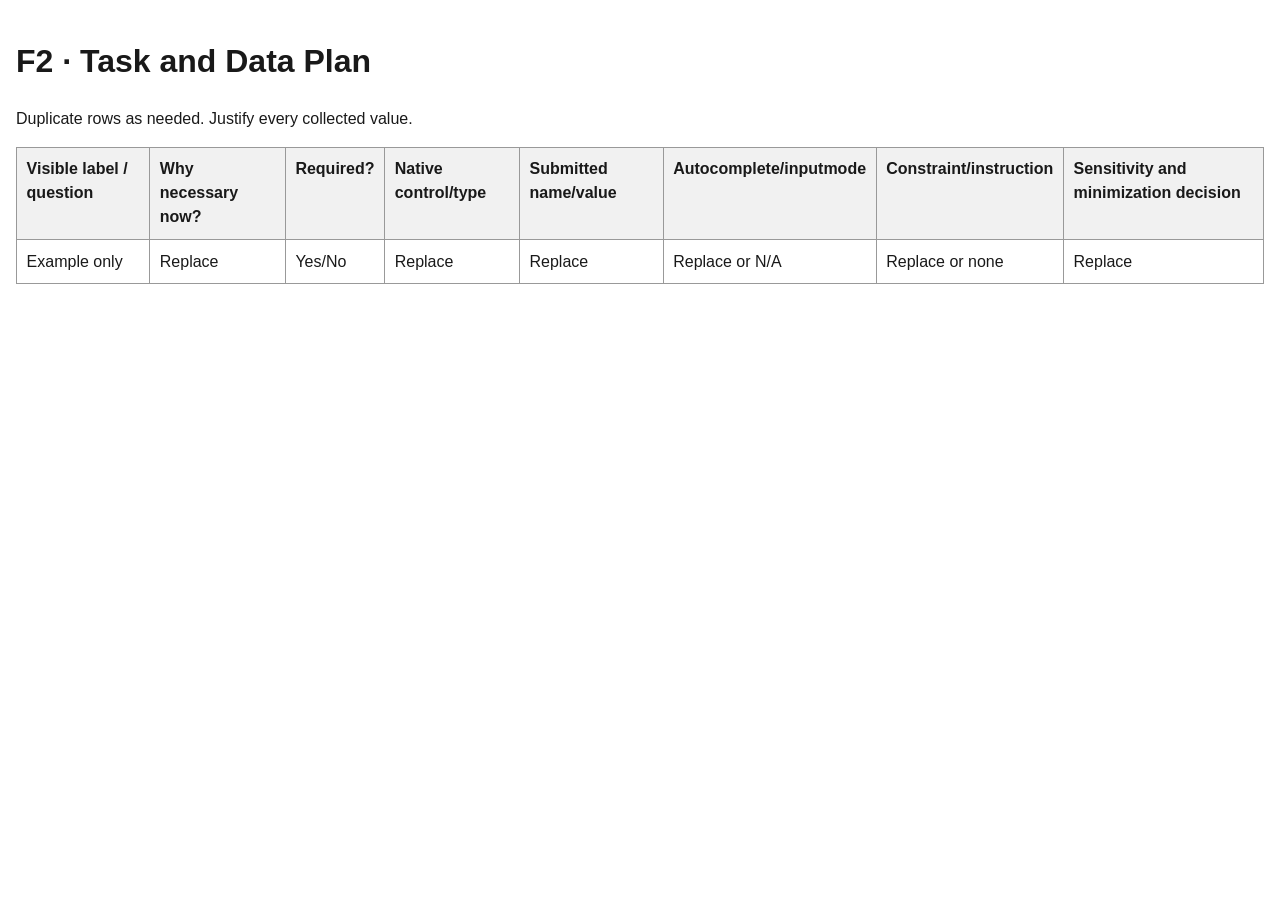
==== field-inventory-template.html @ 8dedcb6c "Starter files" ====
<!doctype html>
<html lang="en">
    <head>
        <meta charset="utf-8">
        <meta name="viewport" content="width=device-width,initial-scale=1">
        <title>Field Inventory</title>
        <style>
        body{
            font-family:Arial,sans-serif;
            line-height:1.5;
            max-width:80rem;
            margin:auto;
            padding:1rem;
            color:#191919;
        }
        table{
            width:100%;
            border-collapse:collapse;
        }
        th,td{
            padding:.6rem;
            border:1px solid #999;
            text-align:left;
            vertical-align:top;
        }
        th{
            background:#f1f1f1;
        }
        </style>
        </head>
        <body>
            <h1>F2 · Task and Data Plan</h1>
            <p>Duplicate rows as needed. Justify every collected value.</p>
            <table>
                <thead>
                    <tr>
                        <th>Visible label / question</th>
                        <th>Why necessary now?</th>
                        <th>Required?</th>
                        <th>Native control/type</th>
                        <th>Submitted name/value</th>
                        <th>Autocomplete/inputmode</th>
                        <th>Constraint/instruction</th>
                        <th>Sensitivity and minimization decision</th>
                    </tr>
                </thead>
                <tbody>
                    <tr>
                        <td>Example only</td>
                        <td>Replace</td>
                        <td>Yes/No</td>
                        <td>Replace</td>
                        <td>Replace</td>
                        <td>Replace or N/A</td>
                        <td>Replace or none</td>
                        <td>Replace</td>
                    </tr>
                </tbody>
            </table>
        </body>
        </html>
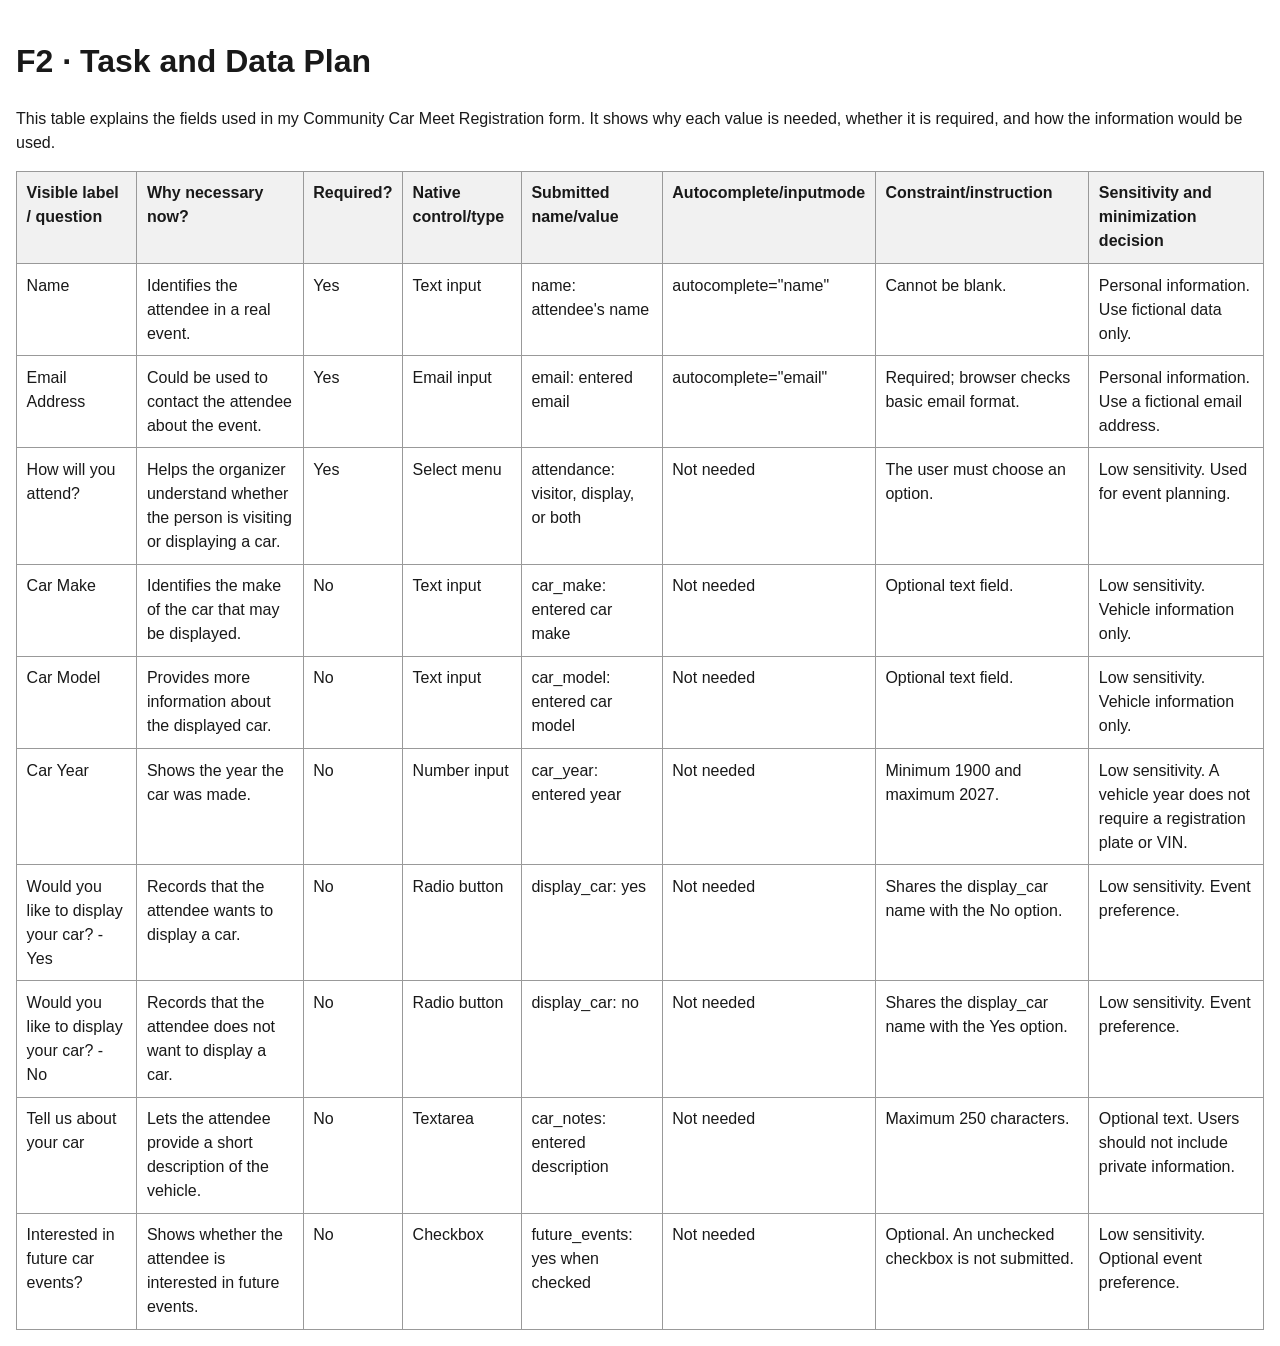
==== commit 75a1afc2: "Completed F2 (Task and data plan)" ====
--- a/field-inventory-template.html
+++ b/field-inventory-template.html
@@ -30,7 +30,10 @@
         </head>
         <body>
             <h1>F2 · Task and Data Plan</h1>
-            <p>Duplicate rows as needed. Justify every collected value.</p>
+            <p>
+                This table explains the fields used in my Community Car Meet Registration form. It shows why each value is needed, 
+                whether it is required, and how the information would be used.
+            </p>
             <table>
                 <thead>
                     <tr>
@@ -46,14 +49,112 @@
                 </thead>
                 <tbody>
                     <tr>
-                        <td>Example only</td>
-                        <td>Replace</td>
-                        <td>Yes/No</td>
-                        <td>Replace</td>
-                        <td>Replace</td>
-                        <td>Replace or N/A</td>
-                        <td>Replace or none</td>
-                        <td>Replace</td>
+                        <td>Name</td>
+                        <td>Identifies the attendee in a real event.</td>
+                        <td>Yes</td>
+                        <td>Text input</td>
+                        <td>name: attendee's name</td>
+                        <td>autocomplete="name"</td>
+                        <td>Cannot be blank.</td>
+                        <td>Personal information. Use fictional data only.</td>
+                    </tr>
+                    <tr>
+                        <td>Email Address</td>
+                        <td>Could be used to contact the attendee about the event.</td>
+                        <td>Yes</td>
+                        <td>Email input</td>
+                        <td>email: entered email</td>
+                        <td>autocomplete="email"</td>
+                        <td>Required; browser checks basic email format.</td>
+                        <td>Personal information. Use a fictional email address.</td>
+                    </tr>
+
+                    <tr>
+                        <td>How will you attend?</td>
+                        <td>Helps the organizer understand whether the person is visiting or displaying a car.</td>
+                        <td>Yes</td>
+                        <td>Select menu</td>
+                        <td>attendance: visitor, display, or both</td>
+                        <td>Not needed</td>
+                        <td>The user must choose an option.</td>
+                        <td>Low sensitivity. Used for event planning.</td>
+                    </tr>
+
+                    <tr>
+                        <td>Car Make</td>
+                        <td>Identifies the make of the car that may be displayed.</td>
+                        <td>No</td>
+                        <td>Text input</td>
+                        <td>car_make: entered car make</td>
+                        <td>Not needed</td>
+                        <td>Optional text field.</td>
+                        <td>Low sensitivity. Vehicle information only.</td>
+                    </tr>
+
+                    <tr>
+                        <td>Car Model</td>
+                        <td>Provides more information about the displayed car.</td>
+                        <td>No</td>
+                        <td>Text input</td>
+                        <td>car_model: entered car model</td>
+                        <td>Not needed</td>
+                        <td>Optional text field.</td>
+                        <td>Low sensitivity. Vehicle information only.</td>
+                    </tr>
+
+                    <tr>
+                        <td>Car Year</td>
+                        <td>Shows the year the car was made.</td>
+                        <td>No</td>
+                        <td>Number input</td>
+                        <td>car_year: entered year</td>
+                        <td>Not needed</td>
+                        <td>Minimum 1900 and maximum 2027.</td>
+                        <td>Low sensitivity. A vehicle year does not require a registration plate or VIN.</td>
+                    </tr>
+
+                    <tr>
+                        <td>Would you like to display your car? - Yes</td>
+                        <td>Records that the attendee wants to display a car.</td>
+                        <td>No</td>
+                        <td>Radio button</td>
+                        <td>display_car: yes</td>
+                        <td>Not needed</td>
+                        <td>Shares the display_car name with the No option.</td>
+                        <td>Low sensitivity. Event preference.</td>
+                    </tr>
+
+                    <tr>
+                        <td>Would you like to display your car? - No</td>
+                        <td>Records that the attendee does not want to display a car.</td>
+                        <td>No</td>
+                        <td>Radio button</td>
+                        <td>display_car: no</td>
+                        <td>Not needed</td>
+                        <td>Shares the display_car name with the Yes option.</td>
+                        <td>Low sensitivity. Event preference.</td>
+                    </tr>
+
+                    <tr>
+                        <td>Tell us about your car</td>
+                        <td>Lets the attendee provide a short description of the vehicle.</td>
+                        <td>No</td>
+                        <td>Textarea</td>
+                        <td>car_notes: entered description</td>
+                        <td>Not needed</td>
+                        <td>Maximum 250 characters.</td>
+                        <td>Optional text. Users should not include private information.</td>
+                    </tr>
+
+                    <tr>
+                        <td>Interested in future car events?</td>
+                        <td>Shows whether the attendee is interested in future events.</td>
+                        <td>No</td>
+                        <td>Checkbox</td>
+                        <td>future_events: yes when checked</td>
+                        <td>Not needed</td>
+                        <td>Optional. An unchecked checkbox is not submitted.</td>
+                        <td>Low sensitivity. Optional event preference.</td>
                     </tr>
                 </tbody>
             </table>
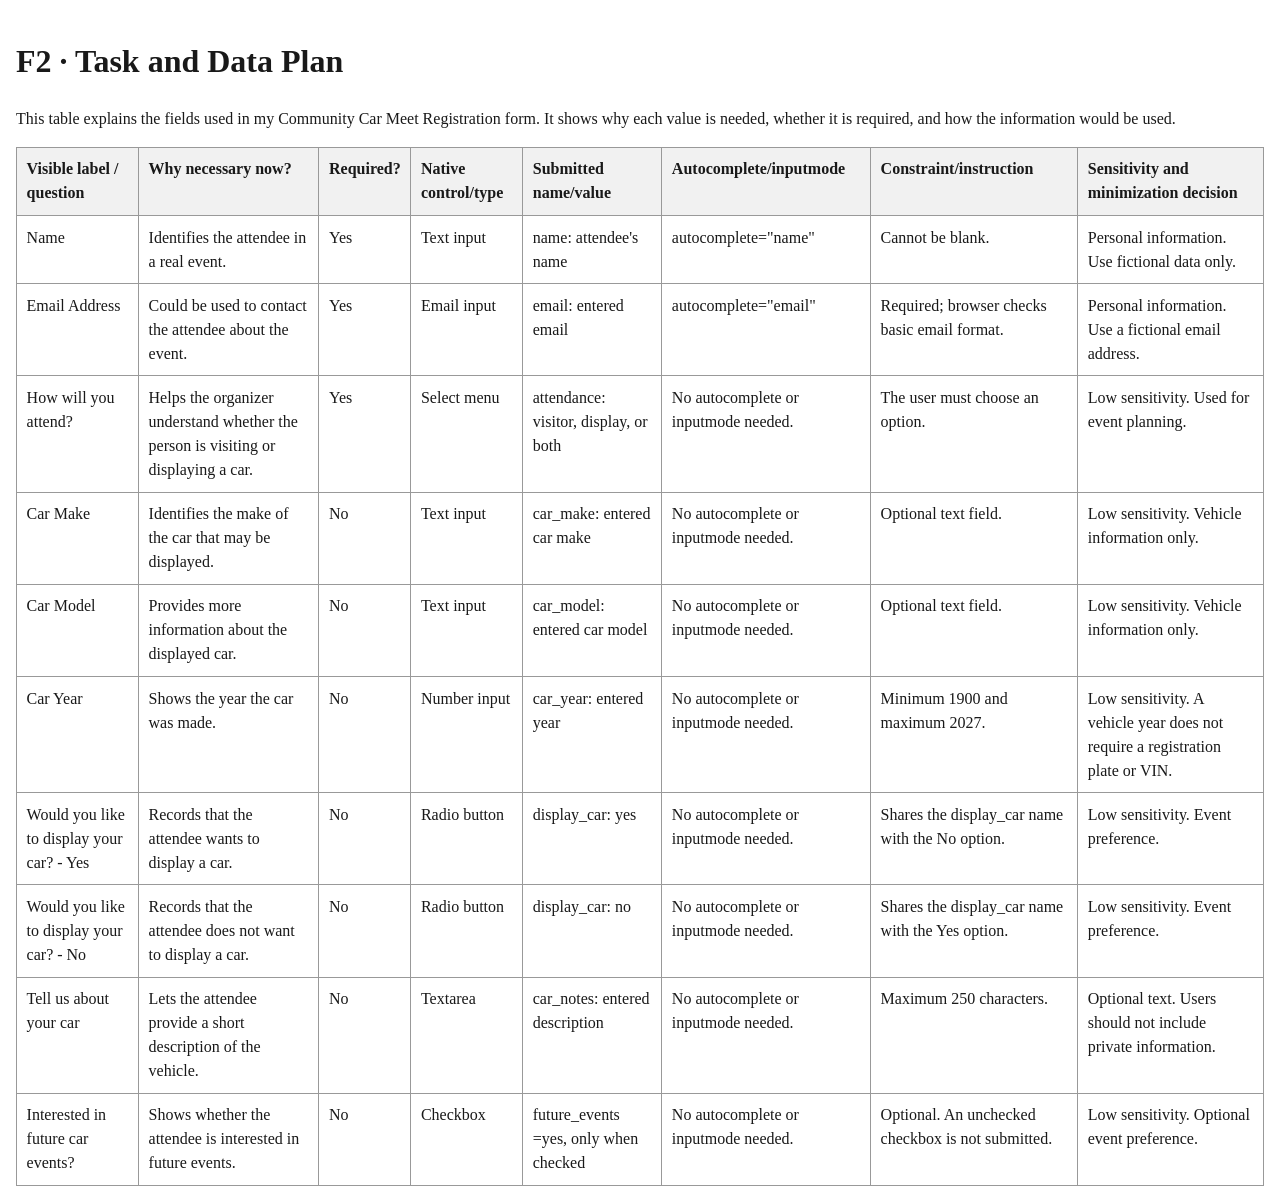
==== commit 979be705: "Completed adding F6 Tokens in CSS and updated both HTML files" ====
--- a/field-inventory-template.html
+++ b/field-inventory-template.html
@@ -6,7 +6,7 @@
         <title>Field Inventory</title>
         <style>
         body{
-            font-family:Arial,sans-serif;
+            font-family:Georgia, 'Times New Roman', serif;
             line-height:1.5;
             max-width:80rem;
             margin:auto;
@@ -75,7 +75,7 @@
                         <td>Yes</td>
                         <td>Select menu</td>
                         <td>attendance: visitor, display, or both</td>
-                        <td>Not needed</td>
+                        <td>No autocomplete or inputmode needed.</td>
                         <td>The user must choose an option.</td>
                         <td>Low sensitivity. Used for event planning.</td>
                     </tr>
@@ -86,7 +86,7 @@
                         <td>No</td>
                         <td>Text input</td>
                         <td>car_make: entered car make</td>
-                        <td>Not needed</td>
+                        <td>No autocomplete or inputmode needed.</td>
                         <td>Optional text field.</td>
                         <td>Low sensitivity. Vehicle information only.</td>
                     </tr>
@@ -97,7 +97,7 @@
                         <td>No</td>
                         <td>Text input</td>
                         <td>car_model: entered car model</td>
-                        <td>Not needed</td>
+                        <td>No autocomplete or inputmode needed.</td>
                         <td>Optional text field.</td>
                         <td>Low sensitivity. Vehicle information only.</td>
                     </tr>
@@ -108,7 +108,7 @@
                         <td>No</td>
                         <td>Number input</td>
                         <td>car_year: entered year</td>
-                        <td>Not needed</td>
+                        <td>No autocomplete or inputmode needed.</td>
                         <td>Minimum 1900 and maximum 2027.</td>
                         <td>Low sensitivity. A vehicle year does not require a registration plate or VIN.</td>
                     </tr>
@@ -119,7 +119,7 @@
                         <td>No</td>
                         <td>Radio button</td>
                         <td>display_car: yes</td>
-                        <td>Not needed</td>
+                        <td>No autocomplete or inputmode needed.</td>
                         <td>Shares the display_car name with the No option.</td>
                         <td>Low sensitivity. Event preference.</td>
                     </tr>
@@ -130,7 +130,7 @@
                         <td>No</td>
                         <td>Radio button</td>
                         <td>display_car: no</td>
-                        <td>Not needed</td>
+                        <td>No autocomplete or inputmode needed.</td>
                         <td>Shares the display_car name with the Yes option.</td>
                         <td>Low sensitivity. Event preference.</td>
                     </tr>
@@ -141,7 +141,7 @@
                         <td>No</td>
                         <td>Textarea</td>
                         <td>car_notes: entered description</td>
-                        <td>Not needed</td>
+                        <td>No autocomplete or inputmode needed.</td>
                         <td>Maximum 250 characters.</td>
                         <td>Optional text. Users should not include private information.</td>
                     </tr>
@@ -151,8 +151,8 @@
                         <td>Shows whether the attendee is interested in future events.</td>
                         <td>No</td>
                         <td>Checkbox</td>
-                        <td>future_events: yes when checked</td>
-                        <td>Not needed</td>
+                        <td>future_events =yes, only when checked</td>
+                        <td>No autocomplete or inputmode needed.</td>
                         <td>Optional. An unchecked checkbox is not submitted.</td>
                         <td>Low sensitivity. Optional event preference.</td>
                     </tr>
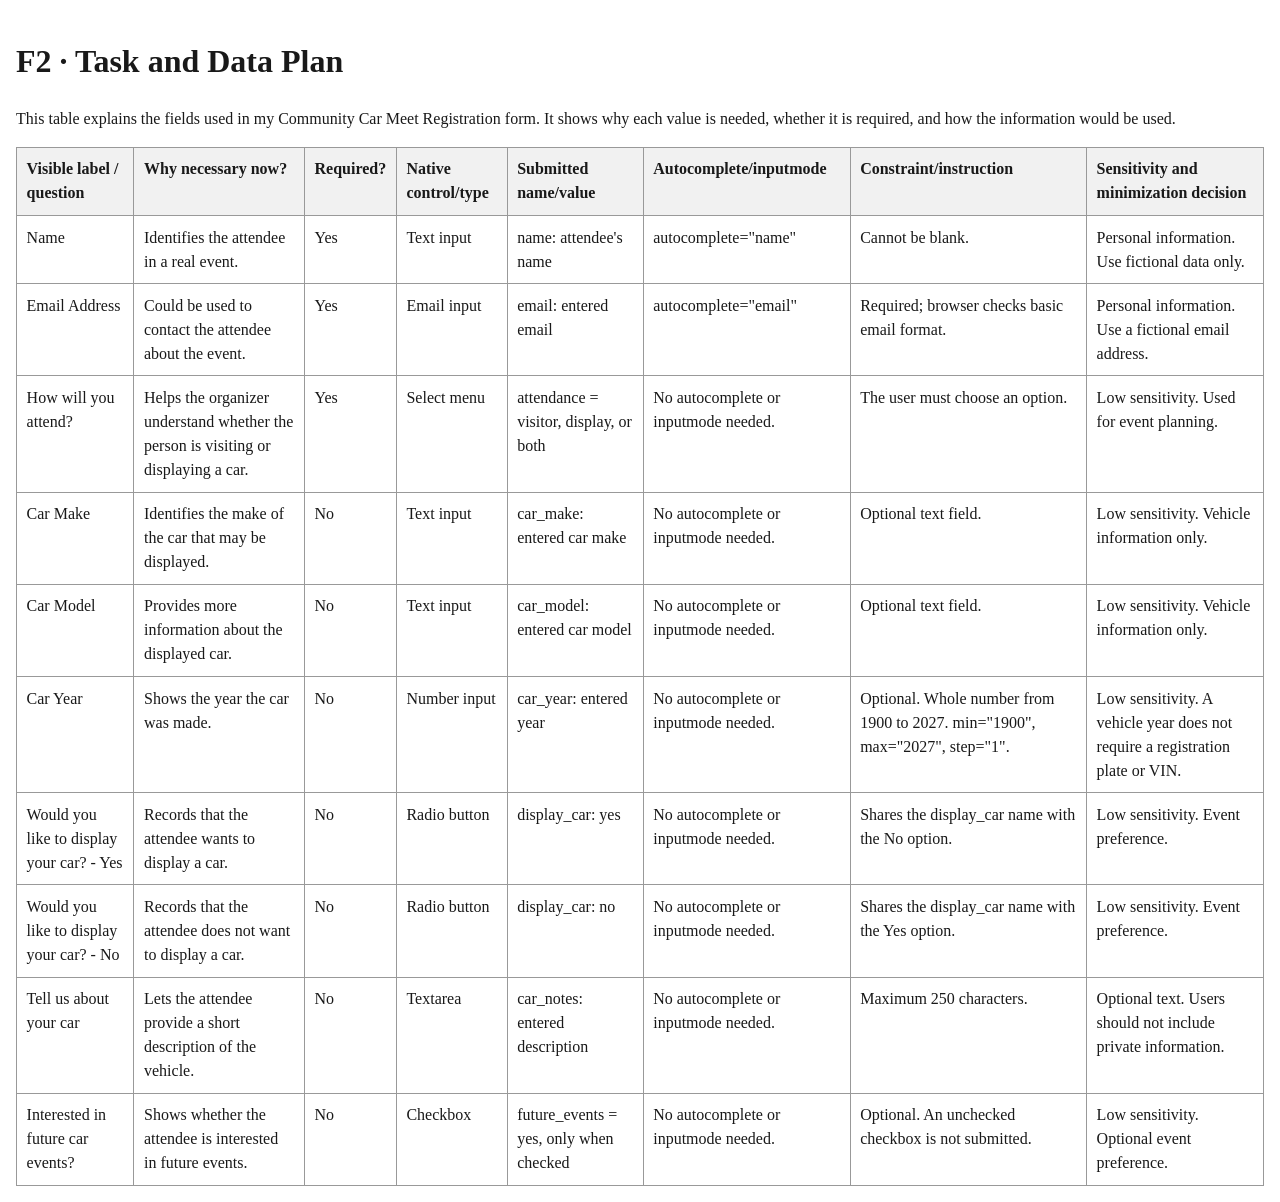
==== commit 32fe5eee: "Fixed some errors I found before testing" ====
--- a/field-inventory-template.html
+++ b/field-inventory-template.html
@@ -74,7 +74,7 @@
                         <td>Helps the organizer understand whether the person is visiting or displaying a car.</td>
                         <td>Yes</td>
                         <td>Select menu</td>
-                        <td>attendance: visitor, display, or both</td>
+                        <td>attendance = visitor, display, or both</td>
                         <td>No autocomplete or inputmode needed.</td>
                         <td>The user must choose an option.</td>
                         <td>Low sensitivity. Used for event planning.</td>
@@ -109,7 +109,7 @@
                         <td>Number input</td>
                         <td>car_year: entered year</td>
                         <td>No autocomplete or inputmode needed.</td>
-                        <td>Minimum 1900 and maximum 2027.</td>
+                        <td>Optional. Whole number from 1900 to 2027. min="1900", max="2027", step="1".</td>
                         <td>Low sensitivity. A vehicle year does not require a registration plate or VIN.</td>
                     </tr>
 
@@ -151,7 +151,7 @@
                         <td>Shows whether the attendee is interested in future events.</td>
                         <td>No</td>
                         <td>Checkbox</td>
-                        <td>future_events =yes, only when checked</td>
+                        <td>future_events = yes, only when checked</td>
                         <td>No autocomplete or inputmode needed.</td>
                         <td>Optional. An unchecked checkbox is not submitted.</td>
                         <td>Low sensitivity. Optional event preference.</td>
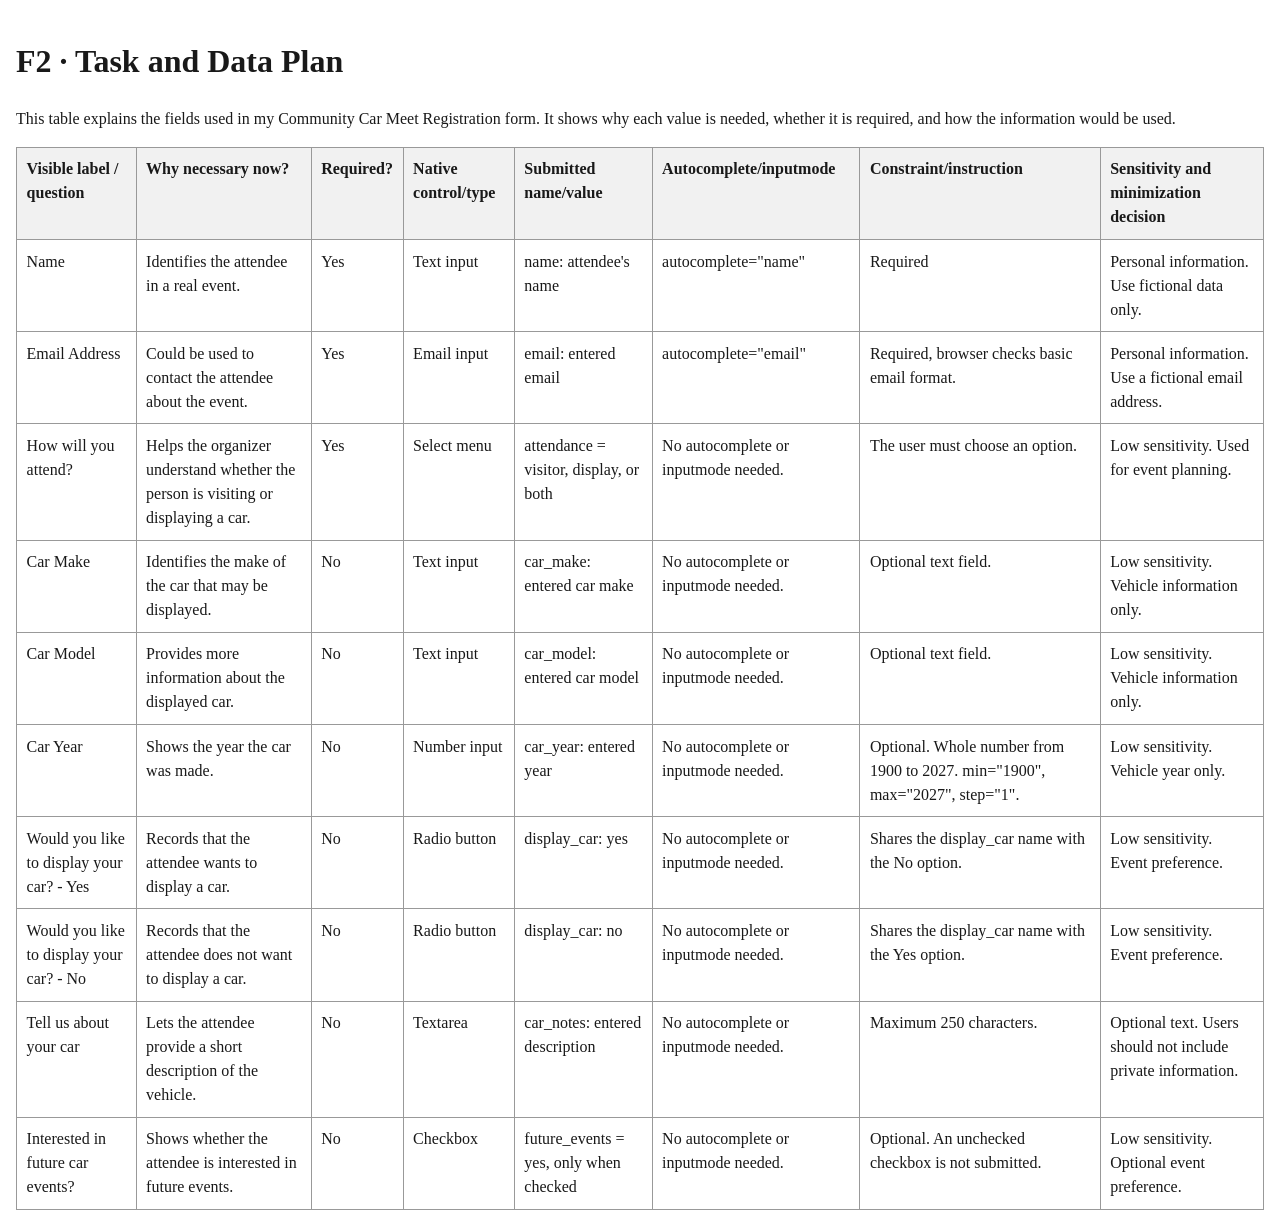
==== commit 3aa5ca20: "Corrected grammar errors in field-inventory" ====
--- a/field-inventory-template.html
+++ b/field-inventory-template.html
@@ -55,7 +55,7 @@
                         <td>Text input</td>
                         <td>name: attendee's name</td>
                         <td>autocomplete="name"</td>
-                        <td>Cannot be blank.</td>
+                        <td>Required</td>
                         <td>Personal information. Use fictional data only.</td>
                     </tr>
                     <tr>
@@ -65,7 +65,7 @@
                         <td>Email input</td>
                         <td>email: entered email</td>
                         <td>autocomplete="email"</td>
-                        <td>Required; browser checks basic email format.</td>
+                        <td>Required, browser checks basic email format.</td>
                         <td>Personal information. Use a fictional email address.</td>
                     </tr>
 
@@ -110,7 +110,7 @@
                         <td>car_year: entered year</td>
                         <td>No autocomplete or inputmode needed.</td>
                         <td>Optional. Whole number from 1900 to 2027. min="1900", max="2027", step="1".</td>
-                        <td>Low sensitivity. A vehicle year does not require a registration plate or VIN.</td>
+                        <td>Low sensitivity. Vehicle year only.</td>
                     </tr>
 
                     <tr>
